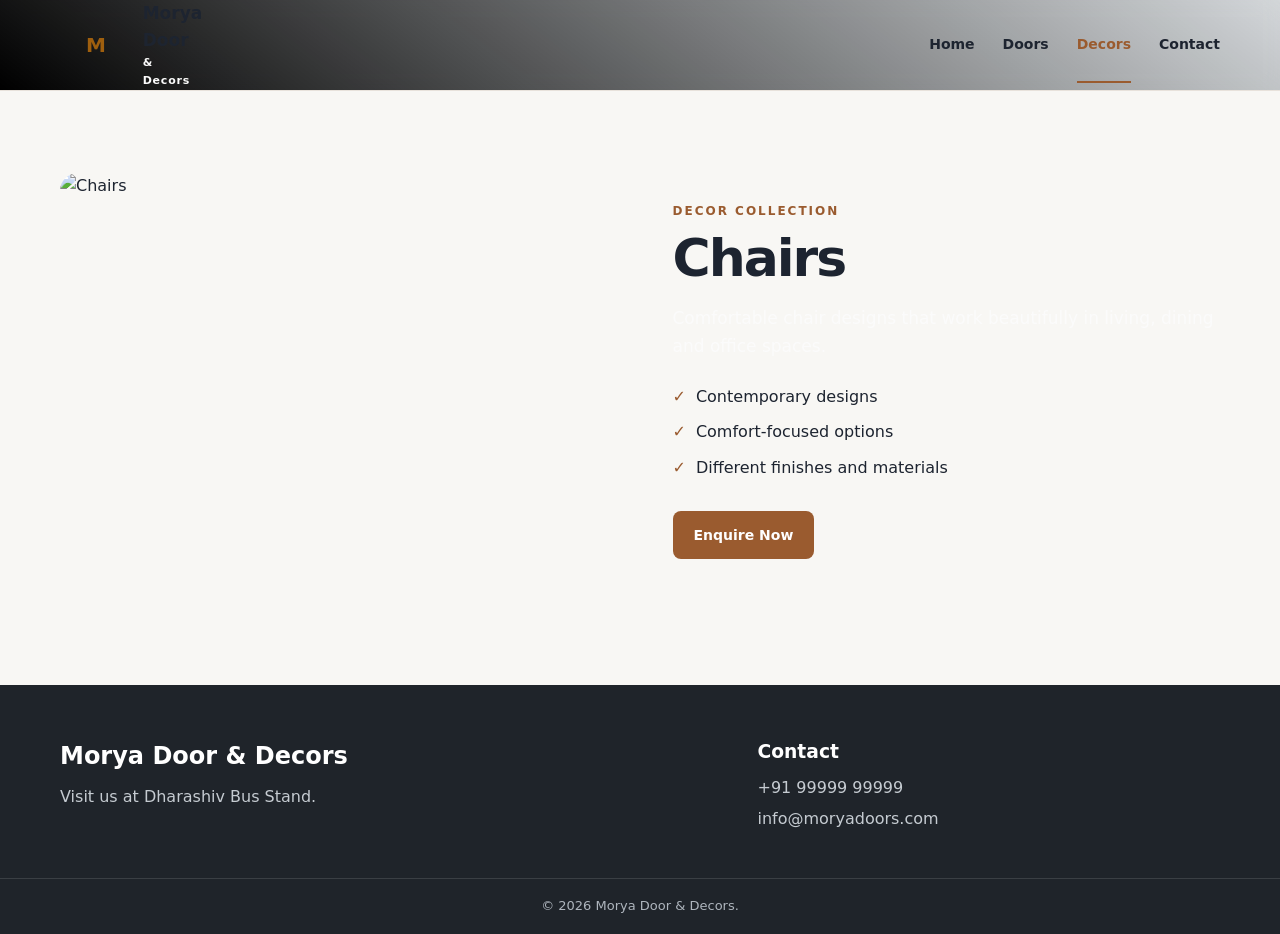
==== chairs.html @ 5670c4a5 "Initial draft" ====
<!DOCTYPE html><html lang="en"><head><meta charset="UTF-8"><meta name="viewport" content="width=device-width, initial-scale=1.0"><title>Chairs | Morya Door & Decors</title><link rel="stylesheet" href="./css/style.css"></head><body>
<header class="site-header"><div class="container nav-wrap"><a class="brand" href="./index.html"><span class="brand-mark">M</span><span>Morya Door <small>&amp; Decors</small></span></a><button class="menu-toggle">☰</button><nav class="main-nav"><a href="./index.html">Home</a><a href="./doors.html">Doors</a><a class="active" href="./decor.html">Decors</a><a href="#contact">Contact</a></nav></div></header>
<main><section class="detail-section"><div class="container detail-grid"><img src="./images/chairs.jpeg" alt="Chairs"><div><span class="eyebrow">Decor Collection</span><h1>Chairs</h1><p>Comfortable chair designs that work beautifully in living, dining and office spaces.</p><ul class="check-list"><li>Contemporary designs</li><li>Comfort-focused options</li><li>Different finishes and materials</li></ul><a class="btn btn-primary" href="#contact">Enquire Now</a></div></div></section></main>
<footer id="contact" class="site-footer"><div class="container footer-grid"><div><h2>Morya Door &amp; Decors</h2><p>Visit us at Dharashiv Bus Stand.</p></div><div><h3>Contact</h3><p><a href="tel:+919999999999">+91 99999 99999</a></p><p><a href="mailto:info@moryadoors.com">info@moryadoors.com</a></p></div></div><div class="copyright">© 2026 Morya Door &amp; Decors.</div></footer><script src="./js/main.js"></script></body></html>
---- css/style.css ----
:root {
  --ink: #1d2430;
  --muted: #fbfbfb;
  --paper: #f8f7f4;
  --card: #fff;
  --accent: #9a5b2f;
  --accent-dark: #75431f;
  --line: #e8e2db;
  --max: 1160px;
}
* {
  box-sizing: border-box;
}
html {
  scroll-behavior: smooth;
}
body {
  margin: 0;
  font-family:
    Inter,
    ui-sans-serif,
    system-ui,
    -apple-system,
    BlinkMacSystemFont,
    "Segoe UI",
    sans-serif;
  color: var(--ink);
  background: var(--paper);
  line-height: 1.6;
}
a {
  text-decoration: none;
  color: inherit;
}
.container {
  width: min(var(--max), calc(100% - 40px));
  margin: auto;
}
.site-header {
  position: sticky;
  top: 0;
  z-index: 1000;
  background: rgba(255, 255, 255, 0.96);
  border-bottom: 1px solid var(--line);
  backdrop-filter: blur(10px);
  /* background: linear-gradient(177deg, #2c3e50, #34495e); */
  background: linear-gradient(37deg, #000000, #001d4126);
}
.nav-wrap {
  min-height: 74px;
  display: flex;
  align-items: center;
  justify-content: space-between;
  gap: 24px;
}
.brand {
  display: flex;
  align-items: center;
  gap: 11px;
  font-weight: 800;
  font-size: 17px;
}
.brand small {
  display: block;
  color: var(--muted);
  font-size: 11px;
  font-weight: 600;
  letter-spacing: 0.8px;
}

.brand-mark {
  width: 100%;
  height: 100%;
  border-radius: 10px;
  color: rgb(159 95 14);
  display: grid;
  place-items: center;
  font-size: 20px;
}

.main-nav {
  display: flex;
  gap: 28px;
  align-items: center;
  font-weight: 650;
  font-size: 14px;
}
.main-nav a {
  padding: 26px 0;
  border-bottom: 2px solid transparent;
}
.main-nav a:hover,
.main-nav a.active {
  color: var(--accent);
  border-color: var(--accent);
}
.menu-toggle {
  display: none;
  border: 0;
  background: transparent;
  font-size: 26px;
}
.hero {
  padding: 86px 0 72px;
  background: linear-gradient(177deg, #2c3e50 0%, #8b4513 50%, #d2691e 100%);
}
.hero-grid {
  display: grid;
  grid-template-columns: 1.05fr 0.95fr;
  align-items: center;
  gap: 64px;
}
.eyebrow {
  display: inline-block;
  color: var(--accent);
  font-size: 12px;
  font-weight: 800;
  text-transform: uppercase;
  letter-spacing: 2px;
  margin-bottom: 10px;
}
.hero h1,
.page-hero h1,
.detail-section h1 {
  font-size: clamp(38px, 6vw, 66px);
  line-height: 1.05;
  margin: 0 0 20px;
  letter-spacing: -2px;
}
.hero p {
  font-size: 18px;
  color: #529d45fc;
  max-width: 610px;
}
.hero-actions {
  display: flex;
  gap: 12px;
  margin-top: 30px;
  flex-wrap: wrap;
}
.btn {
  display: inline-flex;
  align-items: center;
  justify-content: center;
  padding: 12px 20px;
  border-radius: 8px;
  font-weight: 750;
  font-size: 14px;
  border: 1px solid transparent;
}
.btn-primary {
  background: var(--accent);
  color: white;
}
.btn-primary:hover {
  background: var(--accent-dark);
}
.btn-outline {
  border-color: var(--line);
  background: white;
}
.hero-card {
  background: white;
  padding: 12px;
  border-radius: 18px;
  box-shadow: 0 20px 55px rgba(38, 29, 20, 0.12);
}
.hero-card img {
  display: block;
  width: 100%;
  aspect-ratio: 4/3;
  object-fit: cover;
  border-radius: 12px;
}
.hero-card-caption {
  padding: 14px 8px 4px;
  font-weight: 750;
}
.section {
  padding: 76px 0;
  background: linear-gradient(177deg, #2c3e50 0%, #8b4513 50%, #d2691e 100%);
}
.section-heading {
  display: flex;
  justify-content: space-between;
  align-items: end;
  gap: 30px;
  margin-bottom: 28px;
}
.section-heading h2 {
  margin: 0;
  font-size: 34px;
  letter-spacing: -1px;
}
.section-heading p {
  color: var(--muted);
  margin: 0;
}
.feature-grid {
  display: grid;
  grid-template-columns: repeat(2, 1fr);
  gap: 22px;
}
.feature-card,
.product-card {
  background: var(--card);
  border: 1px solid var(--line);
  border-radius: 14px;
  overflow: hidden;
  transition:
    transform 0.2s,
    box-shadow 0.2s;
}
.feature-card:hover,
.product-card:hover {
  transform: translateY(-4px);
  box-shadow: 0 15px 35px rgba(38, 29, 20, 0.09);
}
.feature-card img,
.product-card img {
  width: 100%;
  display: block;
  aspect-ratio: 16/10;
  object-fit: cover;
}
.feature-card > div,
.product-card > div {
  padding: 22px;
}
.feature-card h3,
.product-card h3 {
  margin: 0 0 7px;
  font-size: 21px;
}
.feature-card p,
.product-card p {
  margin: 0 0 14px;
  color: var(--muted);
}
.feature-card span,
.product-card span {
  font-weight: 800;
  color: var(--accent);
}
.location-section {
  padding-top: 10px;
}
.location-section #map {
  height: 420px;
  border-radius: 16px;
  overflow: hidden;
  border: 1px solid var(--line);
  box-shadow: 0 10px 35px rgba(38, 29, 20, 0.08);
}
.page-hero {
  padding: 70px 0 55px;
  background: #eee7df;
}
.page-hero h1 {
  font-size: 52px;
  margin-bottom: 12px;
}
.page-hero p {
  margin: 0;
  color: var(--muted);
  max-width: 650px;
}
.product-grid {
  display: grid;
  grid-template-columns: repeat(3, 1fr);
  gap: 22px;
}
.detail-section {
  padding: 82px 0;
}
.detail-grid {
  display: grid;
  grid-template-columns: 1fr 1fr;
  gap: 65px;
  align-items: center;
}
.detail-grid > img {
  width: 100%;
  border-radius: 18px;
  aspect-ratio: 4/3;
  object-fit: cover;
}
.detail-section h1 {
  font-size: 52px;
}
.detail-section p {
  color: var(--muted);
  font-size: 17px;
}
.check-list {
  padding: 0;
  margin: 24px 0 30px;
  list-style: none;
}
.check-list li {
  margin: 10px 0;
}
.check-list li:before {
  content: "✓";
  color: var(--accent);
  font-weight: 900;
  margin-right: 10px;
}
.site-footer {
  background: #1f242a;
  color: #fff;
  padding-top: 52px;
  margin-top: 20px;
}
.footer-grid {
  display: grid;
  grid-template-columns: 1.4fr 1fr;
  gap: 50px;
  padding-bottom: 42px;
}
.footer-grid h2 {
  margin: 0 0 8px;
}
.footer-grid h3 {
  margin: 0 0 8px;
}
.footer-grid p {
  margin: 5px 0;
  color: #c5cbd1;
}
.footer-grid a:hover {
  color: white;
}
.copyright {
  border-top: 1px solid rgba(255, 255, 255, 0.12);
  padding: 17px 20px;
  text-align: center;
  color: #aeb5bd;
  font-size: 13px;
}
@media (max-width: 800px) {
  .container {
    width: min(var(--max), calc(100% - 28px));
  }
  .menu-toggle {
    display: block;
  }
  .main-nav {
    display: none;
    position: absolute;
    left: 0;
    right: 0;
    top: 74px;
    background: white;
    border-bottom: 1px solid var(--line);
    padding: 10px 20px;
    flex-direction: column;
    align-items: stretch;
    gap: 0;
  }
  .main-nav.open {
    display: flex;
  }
  .main-nav a {
    padding: 12px 0;
  }
  .hero {
    padding: 58px 0;
  }
  .hero-grid,
  .detail-grid {
    grid-template-columns: 1fr;
    gap: 32px;
  }
  .hero h1 {
    font-size: 44px;
  }
  .section {
    padding: 55px 0;
  }
  .feature-grid,
  .product-grid {
    grid-template-columns: 1fr;
  }
  .section-heading {
    display: block;
  }
  .section-heading p {
    margin-top: 8px;
  }
  .page-hero {
    padding: 55px 0 40px;
  }
  .page-hero h1,
  .detail-section h1 {
    font-size: 42px;
  }
  .detail-section {
    padding: 55px 0;
  }
  .footer-grid {
    grid-template-columns: 1fr;
    gap: 25px;
  }
}
@media (min-width: 801px) and (max-width: 1050px) {
  .product-grid {
    grid-template-columns: repeat(2, 1fr);
  }
}
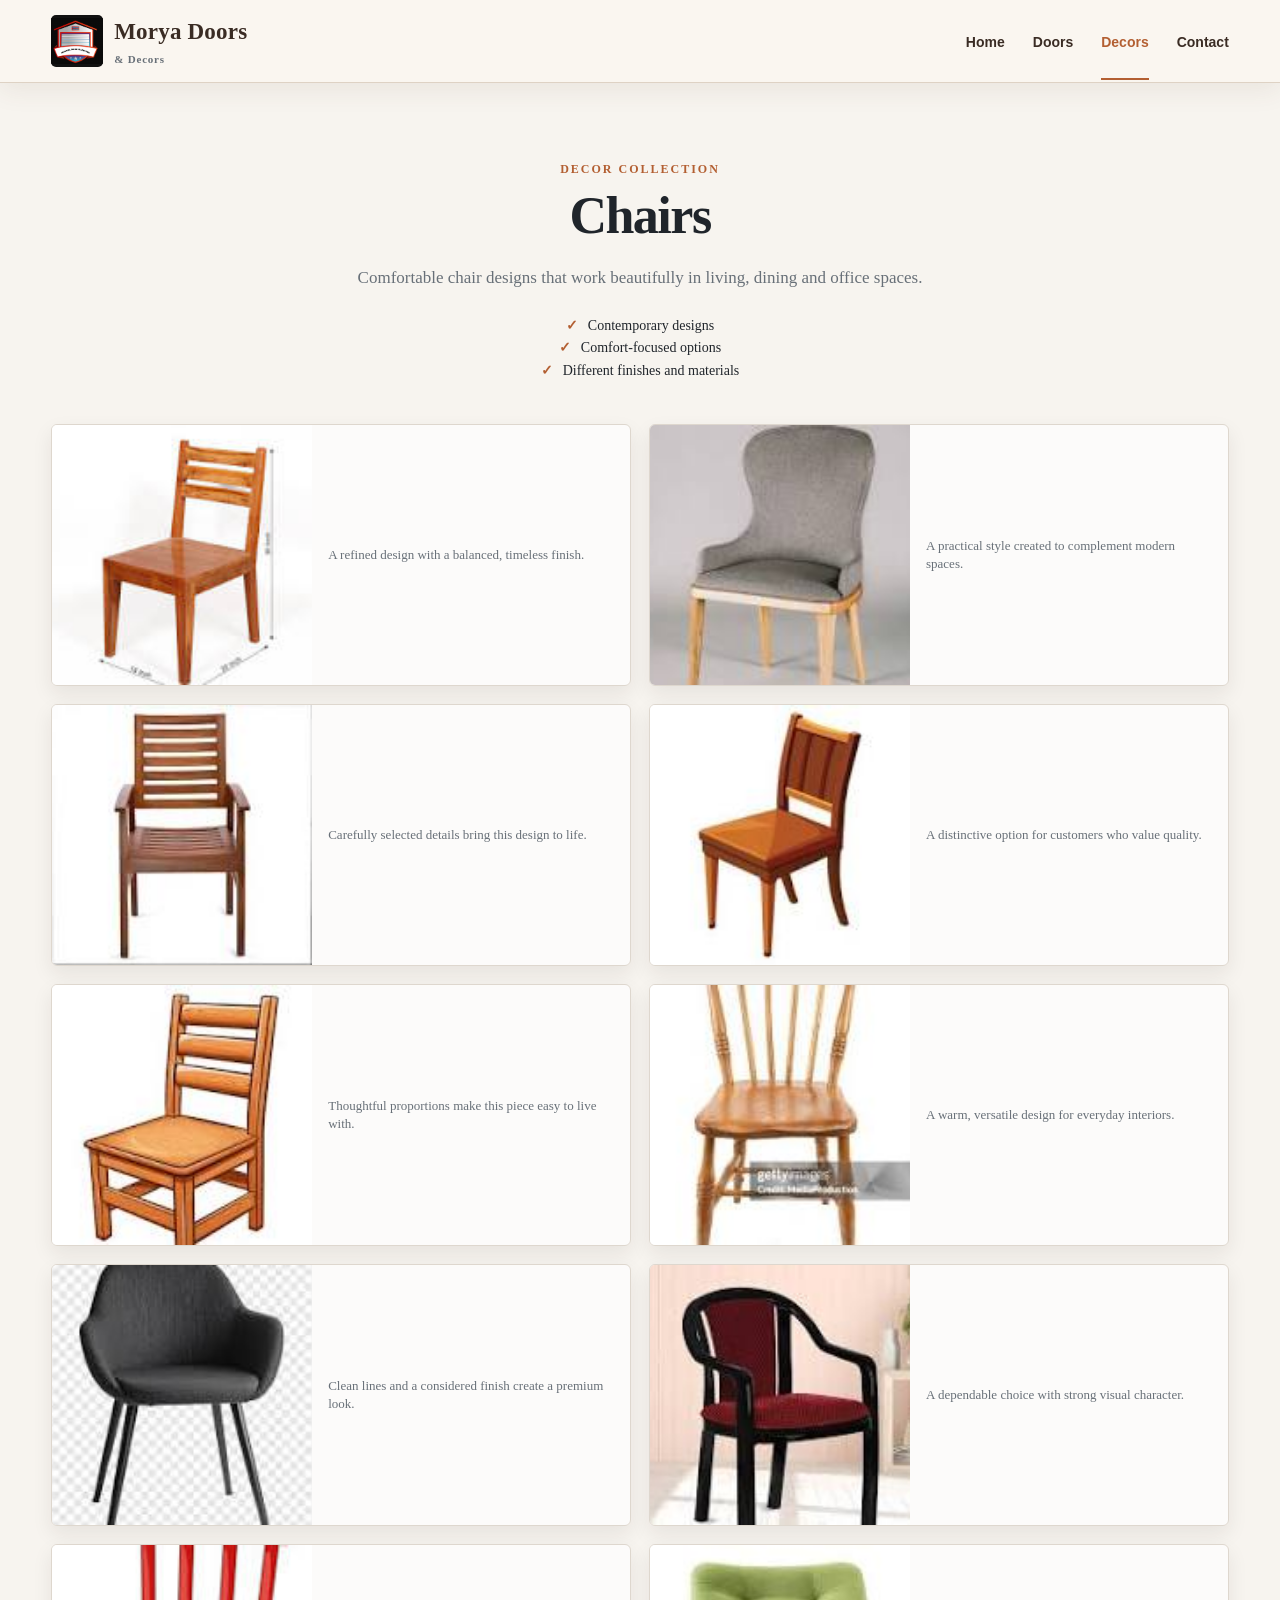
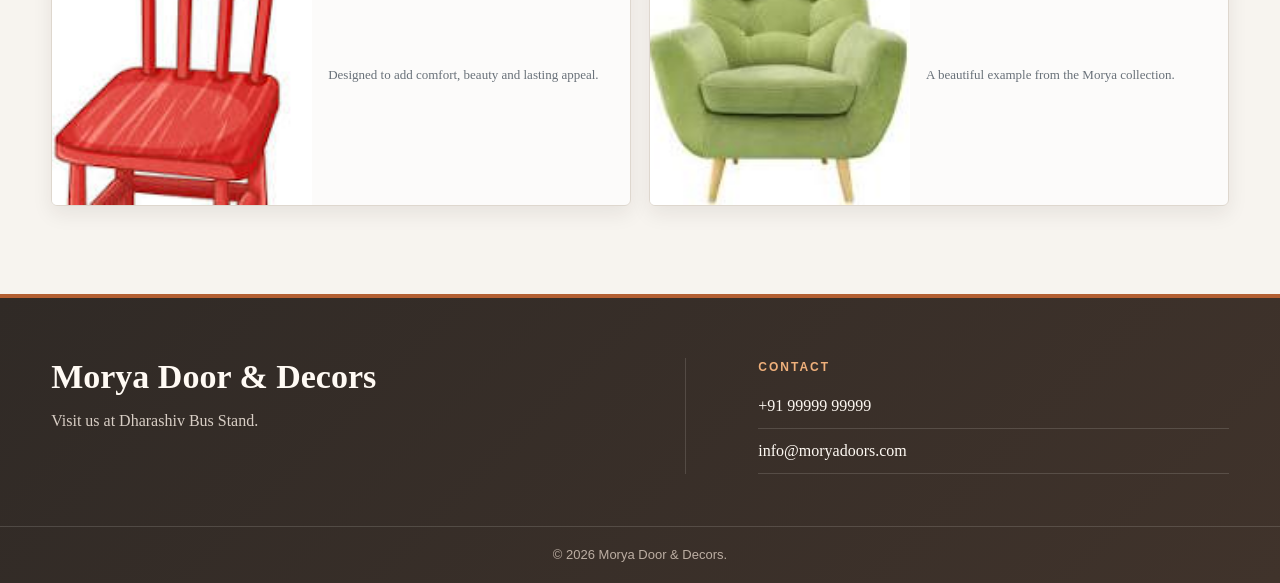
==== commit d86db61a: "Commited the version2" ====
--- a/chairs.html
+++ b/chairs.html
@@ -1,4 +1,4 @@
 <!DOCTYPE html><html lang="en"><head><meta charset="UTF-8"><meta name="viewport" content="width=device-width, initial-scale=1.0"><title>Chairs | Morya Door & Decors</title><link rel="stylesheet" href="./css/style.css"></head><body>
-<header class="site-header"><div class="container nav-wrap"><a class="brand" href="./index.html"><span class="brand-mark">M</span><span>Morya Door <small>&amp; Decors</small></span></a><button class="menu-toggle">☰</button><nav class="main-nav"><a href="./index.html">Home</a><a href="./doors.html">Doors</a><a class="active" href="./decor.html">Decors</a><a href="#contact">Contact</a></nav></div></header>
-<main><section class="detail-section"><div class="container detail-grid"><img src="./images/chairs.jpeg" alt="Chairs"><div><span class="eyebrow">Decor Collection</span><h1>Chairs</h1><p>Comfortable chair designs that work beautifully in living, dining and office spaces.</p><ul class="check-list"><li>Contemporary designs</li><li>Comfort-focused options</li><li>Different finishes and materials</li></ul><a class="btn btn-primary" href="#contact">Enquire Now</a></div></div></section></main>
+<header class="site-header"><div class="container nav-wrap"><a class="brand" href="./index.html"><img class="brand-logo" src="./images/logo.png" alt="Morya Doors logo"><span>Morya Doors <small>&amp; Decors</small></span></a><button class="menu-toggle" aria-label="Toggle menu">☰</button><nav class="main-nav"><a href="./index.html">Home</a><a href="./doors.html">Doors</a><a class="active" href="./decor.html">Decors</a><a href="#contact">Contact</a></nav></div></header>
+<main><section class="detail-section"><div class="container"><div class="detail-intro"><span class="eyebrow">Decor Collection</span><h1>Chairs</h1><p>Comfortable chair designs that work beautifully in living, dining and office spaces.</p><ul class="check-list"><li>Contemporary designs</li><li>Comfort-focused options</li><li>Different finishes and materials</li></ul></div><div class="detail-gallery" aria-label="Chair collection"><img src="./images/c1.jfif" alt="Chair design 1"><img src="./images/c2.jfif" alt="Chair design 2"><img src="./images/c3.jfif" alt="Chair design 3"><img src="./images/c4.jfif" alt="Chair design 4"><img src="./images/c5.jfif" alt="Chair design 5"><img src="./images/c6.jfif" alt="Chair design 6"><img src="./images/c7.jfif" alt="Chair design 7"><img src="./images/c8.jfif" alt="Chair design 8"><img src="./images/c9.jfif" alt="Chair design 9"><img src="./images/c10.jfif" alt="Chair design 10"></div></div></section></main>
 <footer id="contact" class="site-footer"><div class="container footer-grid"><div><h2>Morya Door &amp; Decors</h2><p>Visit us at Dharashiv Bus Stand.</p></div><div><h3>Contact</h3><p><a href="tel:+919999999999">+91 99999 99999</a></p><p><a href="mailto:info@moryadoors.com">info@moryadoors.com</a></p></div></div><div class="copyright">© 2026 Morya Door &amp; Decors.</div></footer><script src="./js/main.js"></script></body></html>
--- a/css/style.css
+++ b/css/style.css
@@ -1,12 +1,12 @@
 :root {
-  --ink: #1d2430;
-  --muted: #fbfbfb;
-  --paper: #f8f7f4;
+  --ink: #20252b;
+  --muted: #687078;
+  --paper: #f7f4ef;
   --card: #fff;
-  --accent: #9a5b2f;
-  --accent-dark: #75431f;
-  --line: #e8e2db;
-  --max: 1160px;
+  --accent: #b35f32;
+  --accent-dark: #874320;
+  --line: #ded7ce;
+  --max: 1440px;
 }
 * {
   box-sizing: border-box;
@@ -16,14 +16,7 @@
 }
 body {
   margin: 0;
-  font-family:
-    Inter,
-    ui-sans-serif,
-    system-ui,
-    -apple-system,
-    BlinkMacSystemFont,
-    "Segoe UI",
-    sans-serif;
+  font-family: Georgia, "Times New Roman", serif;
   color: var(--ink);
   background: var(--paper);
   line-height: 1.6;
@@ -33,21 +26,24 @@
   color: inherit;
 }
 .container {
-  width: min(var(--max), calc(100% - 40px));
-  margin: auto;
+  max-width: var(--max);
+  margin: 0 auto;
+  padding-left: clamp(20px, 4vw, 64px);
+  padding-right: clamp(20px, 4vw, 64px);
 }
 .site-header {
   position: sticky;
   top: 0;
   z-index: 1000;
-  background: rgba(255, 255, 255, 0.96);
-  border-bottom: 1px solid var(--line);
-  backdrop-filter: blur(10px);
-  /* background: linear-gradient(177deg, #2c3e50, #34495e); */
-  background: linear-gradient(37deg, #000000, #001d4126);
+
+  border-bottom: 1px solid #ded2c4;
+  background: rgba(250, 246, 240, 0.96);
+  color: #3a2c24;
+  box-shadow: 0 8px 24px rgba(88, 61, 43, 0.08);
+  backdrop-filter: blur(12px);
 }
 .nav-wrap {
-  min-height: 74px;
+  min-height: 82px;
   display: flex;
   align-items: center;
   justify-content: space-between;
@@ -57,8 +53,17 @@
   display: flex;
   align-items: center;
   gap: 11px;
-  font-weight: 800;
-  font-size: 17px;
+  font-weight: 700;
+  font-size: clamp(18px, 2vw, 23px);
+  letter-spacing: 0.2px;
+}
+.brand-logo {
+  display: block;
+  width: 52px;
+  height: 52px;
+  border-radius: 5px;
+  object-fit: contain;
+  background: #111;
 }
 .brand small {
   display: block;
@@ -68,25 +73,16 @@
   letter-spacing: 0.8px;
 }
 
-.brand-mark {
-  width: 100%;
-  height: 100%;
-  border-radius: 10px;
-  color: rgb(159 95 14);
-  display: grid;
-  place-items: center;
-  font-size: 20px;
-}
-
 .main-nav {
   display: flex;
   gap: 28px;
   align-items: center;
-  font-weight: 650;
+  font-family: Arial, sans-serif;
+  font-weight: 700;
   font-size: 14px;
 }
 .main-nav a {
-  padding: 26px 0;
+  padding: 29px 0 25px;
   border-bottom: 2px solid transparent;
 }
 .main-nav a:hover,
@@ -97,12 +93,13 @@
 .menu-toggle {
   display: none;
   border: 0;
+  color: #3a2c24;
   background: transparent;
   font-size: 26px;
 }
 .hero {
-  padding: 86px 0 72px;
-  background: linear-gradient(177deg, #2c3e50 0%, #8b4513 50%, #d2691e 100%);
+  padding: clamp(64px, 8vw, 112px) 0 90px;
+  background: linear-gradient(135deg, #f7f4ef 0%, #eadfd2 55%, #d5c0ac 100%);
 }
 .hero-grid {
   display: grid;
@@ -125,12 +122,12 @@
   font-size: clamp(38px, 6vw, 66px);
   line-height: 1.05;
   margin: 0 0 20px;
-  letter-spacing: -2px;
+  letter-spacing: -1.5px;
 }
 .hero p {
   font-size: 18px;
-  color: #529d45fc;
-  max-width: 610px;
+  color: #4f565d;
+  max-width: 650px;
 }
 .hero-actions {
   display: flex;
@@ -145,6 +142,7 @@
   padding: 12px 20px;
   border-radius: 8px;
   font-weight: 750;
+  font-family: Arial, sans-serif;
   font-size: 14px;
   border: 1px solid transparent;
 }
@@ -157,20 +155,21 @@
 }
 .btn-outline {
   border-color: var(--line);
-  background: white;
+  background: rgba(255, 255, 255, 0.6);
 }
 .hero-card {
   background: white;
   padding: 12px;
-  border-radius: 18px;
-  box-shadow: 0 20px 55px rgba(38, 29, 20, 0.12);
+  border-radius: 6px;
+  box-shadow: 0 24px 60px rgba(38, 29, 20, 0.18);
 }
 .hero-card img {
   display: block;
   width: 100%;
   aspect-ratio: 4/3;
-  object-fit: cover;
-  border-radius: 12px;
+  object-fit: contain;
+  border-radius: 2px;
+  background: #111;
 }
 .hero-card-caption {
   padding: 14px 8px 4px;
@@ -178,7 +177,10 @@
 }
 .section {
   padding: 76px 0;
-  background: linear-gradient(177deg, #2c3e50 0%, #8b4513 50%, #d2691e 100%);
+  background: #f7f4ef;
+}
+.hero > .container:not(.hero-grid) {
+  margin-top: 88px;
 }
 .section-heading {
   display: flex;
@@ -193,7 +195,7 @@
   letter-spacing: -1px;
 }
 .section-heading p {
-  color: var(--muted);
+  color: #596168;
   margin: 0;
 }
 .feature-grid {
@@ -245,16 +247,106 @@
 .location-section {
   padding-top: 10px;
 }
-.location-section #map {
+
+#map {
+  height: 310px;
+  width: 100%;
+  border: 1px solid var(--line);
+  border-radius: 6px;
+  overflow: hidden;
+  box-shadow: 0 12px 30px rgba(38, 29, 20, 0.1);
+}
+
+.location-grid {
+  display: grid;
+  grid-template-columns: 1.15fr 0.85fr;
+  gap: 34px;
+  align-items: stretch;
+}
+.location-copy {
+  padding: 8px 4px;
+}
+.location-copy h3 {
+  margin: 0 0 12px;
+  font-size: clamp(26px, 3vw, 36px);
+  line-height: 1.15;
+}
+.location-copy > p {
+  margin: 0 0 20px;
+  color: var(--muted);
+}
+.location-details {
+  display: grid;
+  grid-template-columns: repeat(3, 1fr);
+  gap: 28px;
+  margin-top: 44px;
+  padding-top: 24px;
+  border-top: 1px solid var(--line);
+}
+.location-details > div {
+  padding-right: 22px;
+  border-right: 1px solid var(--line);
+}
+.location-details > div:last-child {
+  padding-right: 0;
+  border-right: 0;
+}
+.location-details span {
+  color: var(--accent);
+  font-family: Arial, sans-serif;
+  font-size: 12px;
+  font-weight: 700;
+  letter-spacing: 1px;
+}
+.location-details h3 {
+  margin: 8px 0 5px;
+  font-size: 20px;
+}
+.location-details p {
+  margin: 0;
+  color: var(--muted);
+  font-size: 14px;
+}
+.quality-list {
+  display: grid;
+  gap: 14px;
+  padding: 0;
+  margin: 0 0 24px;
+  list-style: none;
+}
+.quality-list li {
+  display: grid;
+  gap: 1px;
+  padding-left: 18px;
+  border-left: 3px solid var(--accent);
+}
+.quality-list strong {
+  font-size: 15px;
+}
+.quality-list span {
+  color: var(--muted);
+  font-size: 14px;
+}
+
+@media (max-width: 800px) {
+  #map {
+    height: 280px;
+  }
+  .location-grid {
+    grid-template-columns: 1fr;
+    gap: 28px;
+  }
+}
+/* .location-section #map {
   height: 420px;
   border-radius: 16px;
   overflow: hidden;
   border: 1px solid var(--line);
   box-shadow: 0 10px 35px rgba(38, 29, 20, 0.08);
-}
+} */
 .page-hero {
   padding: 70px 0 55px;
-  background: #eee7df;
+  background: #e8ddd1;
 }
 .page-hero h1 {
   font-size: 52px;
@@ -262,7 +354,7 @@
 }
 .page-hero p {
   margin: 0;
-  color: var(--muted);
+  color: #596168;
   max-width: 650px;
 }
 .product-grid {
@@ -271,7 +363,60 @@
   gap: 22px;
 }
 .detail-section {
-  padding: 82px 0;
+  padding: 72px 0 88px;
+}
+.detail-intro {
+  max-width: 760px;
+  margin: 0 auto 42px;
+  text-align: center;
+}
+.detail-intro p {
+  max-width: 680px;
+  margin: 0 auto;
+}
+.detail-intro .check-list {
+  gap: 20px 30px;
+}
+.detail-intro .check-list li {
+  margin: 0;
+  font-size: 14px;
+}
+.detail-gallery {
+  display: grid;
+  grid-template-columns: repeat(2, 1fr);
+  gap: 18px;
+}
+.detail-gallery figure {
+  display: grid;
+  grid-template-columns: minmax(150px, 0.9fr) 1.1fr;
+  align-items: center;
+  min-width: 0;
+  margin: 0;
+  background: rgba(255, 255, 255, 0.7);
+  border: 1px solid var(--line);
+  border-radius: 6px;
+  overflow: hidden;
+  box-shadow: 0 8px 20px rgba(38, 29, 20, 0.08);
+  transition:
+    transform 0.2s ease,
+    box-shadow 0.2s ease;
+}
+.detail-gallery figure:hover {
+  transform: translateY(-4px);
+  box-shadow: 0 14px 28px rgba(38, 29, 20, 0.14);
+}
+.detail-gallery img {
+  display: block;
+  width: 100%;
+  aspect-ratio: 1 / 1;
+  object-fit: cover;
+  background: #e9e1d8;
+}
+.detail-gallery figcaption {
+  padding: 16px;
+  color: var(--muted);
+  font-size: 13px;
+  line-height: 1.4;
 }
 .detail-grid {
   display: grid;
@@ -307,40 +452,77 @@
   margin-right: 10px;
 }
 .site-footer {
-  background: #1f242a;
-  color: #fff;
-  padding-top: 52px;
-  margin-top: 20px;
+  position: relative;
+  background: linear-gradient(135deg, #302a26 0%, #40332b 100%);
+  color: #fffaf4;
+  padding: 64px 0 0;
+  margin-top: 0;
+  overflow: hidden;
+}
+.site-footer::before {
+  content: "";
+  position: absolute;
+  top: 0;
+  left: 0;
+  width: 100%;
+  height: 4px;
+  background: var(--accent);
 }
 .footer-grid {
   display: grid;
-  grid-template-columns: 1.4fr 1fr;
-  gap: 50px;
-  padding-bottom: 42px;
+  grid-template-columns: 1.35fr 1fr;
+  gap: 72px;
+  padding-bottom: 52px;
+}
+.footer-grid > div:first-child {
+  padding-right: 30px;
+  border-right: 1px solid rgba(255, 250, 244, 0.14);
 }
 .footer-grid h2 {
-  margin: 0 0 8px;
+  margin: 0 0 12px;
+  font-size: clamp(24px, 3vw, 34px);
+  line-height: 1.1;
 }
 .footer-grid h3 {
-  margin: 0 0 8px;
+  margin: 0 0 16px;
+  color: #efb07b;
+  font-family: Arial, sans-serif;
+  font-size: 12px;
+  letter-spacing: 2px;
+  text-transform: uppercase;
 }
 .footer-grid p {
-  margin: 5px 0;
-  color: #c5cbd1;
+  max-width: 480px;
+  margin: 8px 0;
+  color: #d8cec5;
+  font-size: 16px;
+}
+.footer-grid > div:last-child p {
+  margin: 0;
+  padding: 9px 0;
+  border-bottom: 1px solid rgba(255, 250, 244, 0.14);
+}
+.footer-grid > div:last-child p:first-of-type {
+  padding-top: 0;
+}
+.footer-grid a {
+  color: #fffaf4;
+  transition: color 0.2s ease;
 }
 .footer-grid a:hover {
-  color: white;
+  color: #efb07b;
 }
 .copyright {
-  border-top: 1px solid rgba(255, 255, 255, 0.12);
-  padding: 17px 20px;
+  border-top: 1px solid rgba(255, 250, 244, 0.14);
+  padding: 18px 20px;
   text-align: center;
-  color: #aeb5bd;
+  color: #bcaea3;
+  font-family: Arial, sans-serif;
   font-size: 13px;
 }
 @media (max-width: 800px) {
   .container {
-    width: min(var(--max), calc(100% - 28px));
+    width: 100%;
   }
   .menu-toggle {
     display: block;
@@ -350,8 +532,8 @@
     position: absolute;
     left: 0;
     right: 0;
-    top: 74px;
-    background: white;
+    top: 82px;
+    background: #faf6f0;
     border-bottom: 1px solid var(--line);
     padding: 10px 20px;
     flex-direction: column;
@@ -363,6 +545,7 @@
   }
   .main-nav a {
     padding: 12px 0;
+    border-bottom: 1px solid rgba(255, 255, 255, 0.1);
   }
   .hero {
     padding: 58px 0;
@@ -372,6 +555,26 @@
     grid-template-columns: 1fr;
     gap: 32px;
   }
+  .detail-section {
+    padding: 55px 0 64px;
+  }
+  .detail-intro {
+    margin-bottom: 30px;
+  }
+  .detail-intro .check-list {
+    display: block;
+    text-align: left;
+  }
+  .detail-intro .check-list li {
+    margin: 10px 0;
+  }
+  .detail-gallery {
+    grid-template-columns: 1fr;
+    gap: 12px;
+  }
+  .detail-gallery figure {
+    grid-template-columns: minmax(125px, 0.85fr) 1.15fr;
+  }
   .hero h1 {
     font-size: 44px;
   }
@@ -400,7 +603,26 @@
   }
   .footer-grid {
     grid-template-columns: 1fr;
-    gap: 25px;
+    gap: 34px;
+    padding-bottom: 38px;
+  }
+  .footer-grid > div:first-child {
+    padding-right: 0;
+    border-right: 0;
+  }
+  .location-details {
+    grid-template-columns: 1fr;
+    gap: 20px;
+  }
+  .location-details > div,
+  .location-details > div:last-child {
+    padding: 0 0 20px;
+    border-right: 0;
+    border-bottom: 1px solid var(--line);
+  }
+  .location-details > div:last-child {
+    padding-bottom: 0;
+    border-bottom: 0;
   }
 }
 @media (min-width: 801px) and (max-width: 1050px) {
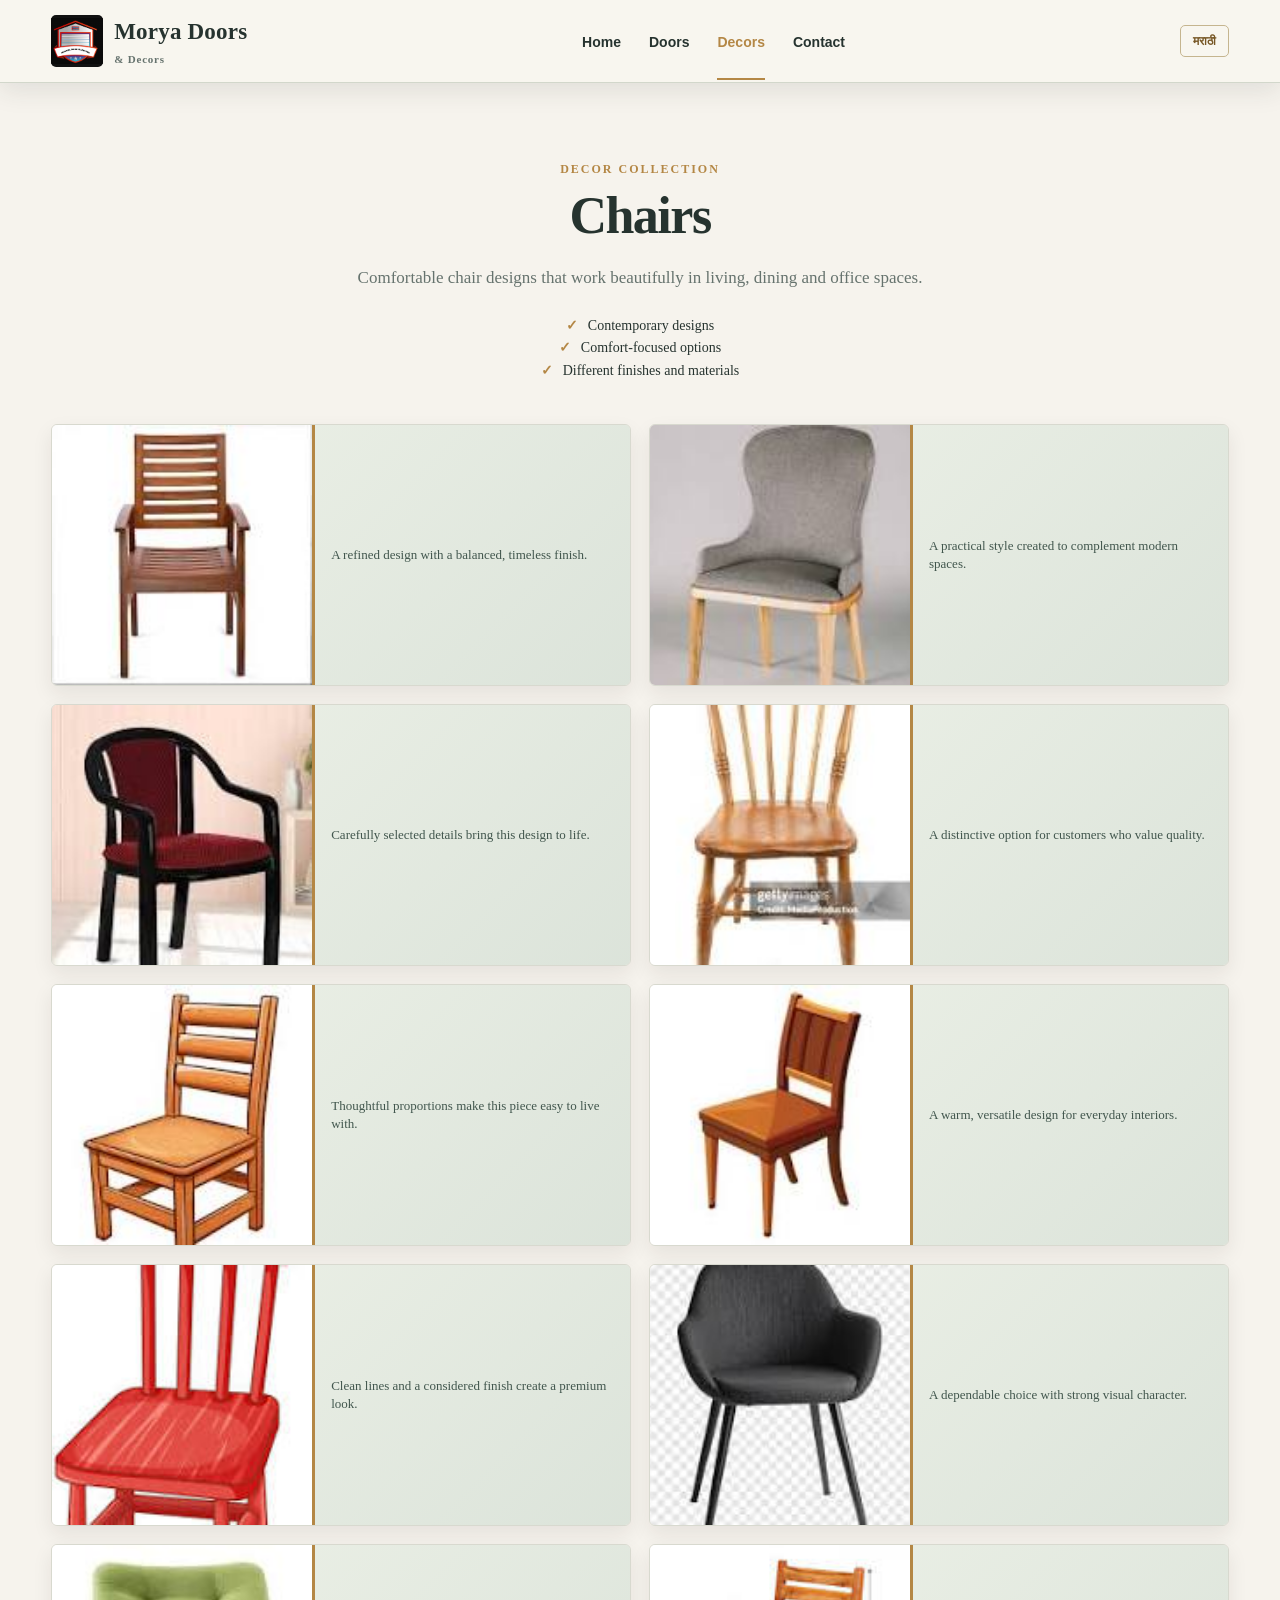
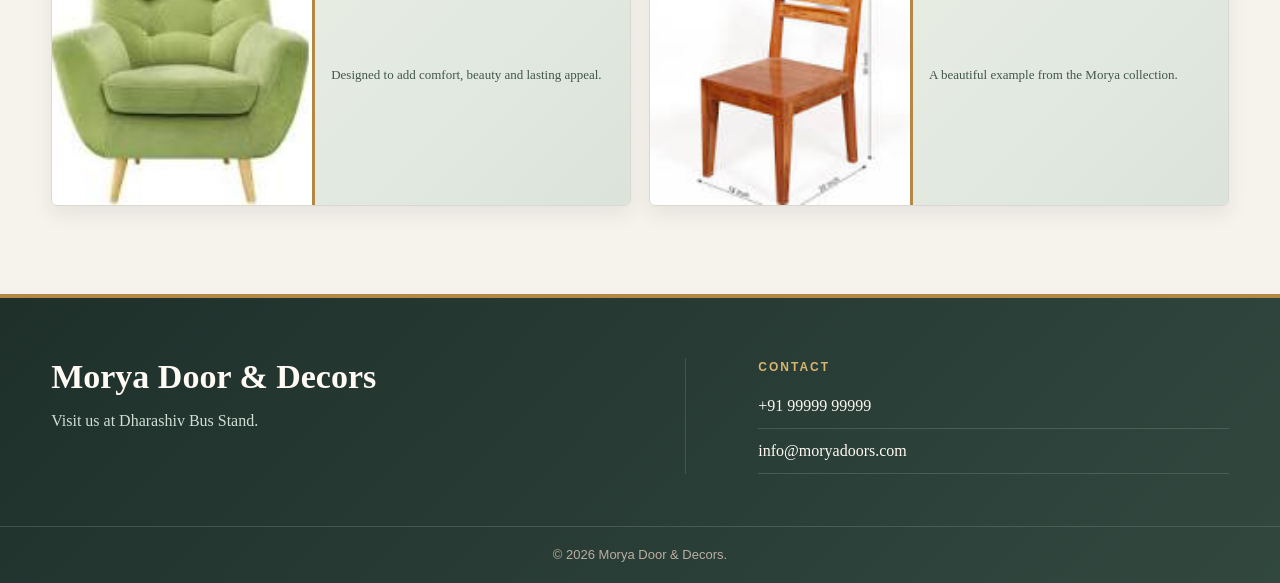
==== commit 9fc894c1: "Third commit" ====
--- a/chairs.html
+++ b/chairs.html
@@ -1,4 +1,4 @@
 <!DOCTYPE html><html lang="en"><head><meta charset="UTF-8"><meta name="viewport" content="width=device-width, initial-scale=1.0"><title>Chairs | Morya Door & Decors</title><link rel="stylesheet" href="./css/style.css"></head><body>
-<header class="site-header"><div class="container nav-wrap"><a class="brand" href="./index.html"><img class="brand-logo" src="./images/logo.png" alt="Morya Doors logo"><span>Morya Doors <small>&amp; Decors</small></span></a><button class="menu-toggle" aria-label="Toggle menu">☰</button><nav class="main-nav"><a href="./index.html">Home</a><a href="./doors.html">Doors</a><a class="active" href="./decor.html">Decors</a><a href="#contact">Contact</a></nav></div></header>
+<header class="site-header"><div class="container nav-wrap"><a class="brand" href="./index.html"><img class="brand-logo" src="./images/logo.png" alt="Morya Doors logo"><span>Morya Doors <small>&amp; Decors</small></span></a><button class="menu-toggle" aria-label="Toggle menu">☰</button><nav class="main-nav"><a href="./index.html">Home</a><a href="./doors.html">Doors</a><a class="active" href="./decor.html">Decors</a><a href="#contact">Contact</a></nav><button class="language-toggle" type="button" aria-label="Switch language">मराठी</button></div></header>
 <main><section class="detail-section"><div class="container"><div class="detail-intro"><span class="eyebrow">Decor Collection</span><h1>Chairs</h1><p>Comfortable chair designs that work beautifully in living, dining and office spaces.</p><ul class="check-list"><li>Contemporary designs</li><li>Comfort-focused options</li><li>Different finishes and materials</li></ul></div><div class="detail-gallery" aria-label="Chair collection"><img src="./images/c1.jfif" alt="Chair design 1"><img src="./images/c2.jfif" alt="Chair design 2"><img src="./images/c3.jfif" alt="Chair design 3"><img src="./images/c4.jfif" alt="Chair design 4"><img src="./images/c5.jfif" alt="Chair design 5"><img src="./images/c6.jfif" alt="Chair design 6"><img src="./images/c7.jfif" alt="Chair design 7"><img src="./images/c8.jfif" alt="Chair design 8"><img src="./images/c9.jfif" alt="Chair design 9"><img src="./images/c10.jfif" alt="Chair design 10"></div></div></section></main>
 <footer id="contact" class="site-footer"><div class="container footer-grid"><div><h2>Morya Door &amp; Decors</h2><p>Visit us at Dharashiv Bus Stand.</p></div><div><h3>Contact</h3><p><a href="tel:+919999999999">+91 99999 99999</a></p><p><a href="mailto:info@moryadoors.com">info@moryadoors.com</a></p></div></div><div class="copyright">© 2026 Morya Door &amp; Decors.</div></footer><script src="./js/main.js"></script></body></html>
--- a/css/style.css
+++ b/css/style.css
@@ -1,11 +1,11 @@
 :root {
-  --ink: #20252b;
-  --muted: #687078;
-  --paper: #f7f4ef;
-  --card: #fff;
-  --accent: #b35f32;
-  --accent-dark: #874320;
-  --line: #ded7ce;
+  --ink: #26332f;
+  --muted: #66736e;
+  --paper: #f6f3ed;
+  --card: #fbfaf6;
+  --accent: #b48745;
+  --accent-dark: #805c29;
+  --line: #d8d9cf;
   --max: 1440px;
 }
 * {
@@ -36,10 +36,10 @@
   top: 0;
   z-index: 1000;
 
-  border-bottom: 1px solid #ded2c4;
-  background: rgba(250, 246, 240, 0.96);
-  color: #3a2c24;
-  box-shadow: 0 8px 24px rgba(88, 61, 43, 0.08);
+  border-bottom: 1px solid #d2d7cb;
+  background: rgba(248, 246, 239, 0.96);
+  color: #26332f;
+  box-shadow: 0 8px 24px rgba(38, 51, 47, 0.1);
   backdrop-filter: blur(12px);
 }
 .nav-wrap {
@@ -93,13 +93,30 @@
 .menu-toggle {
   display: none;
   border: 0;
-  color: #3a2c24;
+  color: #26332f;
   background: transparent;
   font-size: 26px;
 }
+.language-toggle {
+  flex: 0 0 auto;
+  padding: 8px 12px;
+  border: 1px solid #c5b58f;
+  border-radius: 5px;
+  color: #765624;
+  background: transparent;
+  cursor: pointer;
+  font-family: Arial, sans-serif;
+  font-size: 12px;
+  font-weight: 700;
+}
+.language-toggle:hover {
+  color: #fff;
+  background: var(--accent);
+  border-color: var(--accent);
+}
 .hero {
   padding: clamp(64px, 8vw, 112px) 0 90px;
-  background: linear-gradient(135deg, #f7f4ef 0%, #eadfd2 55%, #d5c0ac 100%);
+  background: linear-gradient(135deg, #f6f3ed 0%, #e6eee8 56%, #ccdcd2 100%);
 }
 .hero-grid {
   display: grid;
@@ -126,7 +143,7 @@
 }
 .hero p {
   font-size: 18px;
-  color: #4f565d;
+  color: #52625c;
   max-width: 650px;
 }
 .hero-actions {
@@ -155,10 +172,10 @@
 }
 .btn-outline {
   border-color: var(--line);
-  background: rgba(255, 255, 255, 0.6);
+  background: rgba(251, 250, 246, 0.5);
 }
 .hero-card {
-  background: white;
+  background: transparent;
   padding: 12px;
   border-radius: 6px;
   box-shadow: 0 24px 60px rgba(38, 29, 20, 0.18);
@@ -172,12 +189,21 @@
   background: #111;
 }
 .hero-card-caption {
-  padding: 14px 8px 4px;
+  margin-top: 10px;
+  padding: 12px 14px;
+  border-left: 3px solid var(--accent);
+  border-radius: 0 5px 5px 0;
+  background: linear-gradient(
+    135deg,
+    rgba(226, 232, 222, 0.9),
+    rgba(210, 218, 202, 0.62)
+  );
+  color: #3c5149;
   font-weight: 750;
 }
 .section {
   padding: 76px 0;
-  background: #f7f4ef;
+  background: #f6f3ed;
 }
 .hero > .container:not(.hero-grid) {
   margin-top: 88px;
@@ -195,7 +221,7 @@
   letter-spacing: -1px;
 }
 .section-heading p {
-  color: #596168;
+  color: #5f6d67;
   margin: 0;
 }
 .feature-grid {
@@ -205,7 +231,7 @@
 }
 .feature-card,
 .product-card {
-  background: var(--card);
+  background: transparent;
   border: 1px solid var(--line);
   border-radius: 14px;
   overflow: hidden;
@@ -216,7 +242,7 @@
 .feature-card:hover,
 .product-card:hover {
   transform: translateY(-4px);
-  box-shadow: 0 15px 35px rgba(38, 29, 20, 0.09);
+  box-shadow: 0 15px 35px rgba(38, 51, 47, 0.11);
 }
 .feature-card img,
 .product-card img {
@@ -346,7 +372,7 @@
 } */
 .page-hero {
   padding: 70px 0 55px;
-  background: #e8ddd1;
+  background: #dfe9e2;
 }
 .page-hero h1 {
   font-size: 52px;
@@ -354,7 +380,7 @@
 }
 .page-hero p {
   margin: 0;
-  color: #596168;
+  color: #5f6d67;
   max-width: 650px;
 }
 .product-grid {
@@ -392,7 +418,7 @@
   align-items: center;
   min-width: 0;
   margin: 0;
-  background: rgba(255, 255, 255, 0.7);
+  background: transparent;
   border: 1px solid var(--line);
   border-radius: 6px;
   overflow: hidden;
@@ -413,8 +439,17 @@
   background: #e9e1d8;
 }
 .detail-gallery figcaption {
+  align-self: stretch;
+  display: flex;
+  align-items: center;
   padding: 16px;
-  color: var(--muted);
+  border-left: 3px solid var(--accent);
+  background: linear-gradient(
+    135deg,
+    rgba(231, 237, 227, 0.92),
+    rgba(207, 220, 209, 0.68)
+  );
+  color: #41564d;
   font-size: 13px;
   line-height: 1.4;
 }
@@ -453,7 +488,7 @@
 }
 .site-footer {
   position: relative;
-  background: linear-gradient(135deg, #302a26 0%, #40332b 100%);
+  background: linear-gradient(135deg, #1f302b 0%, #31483f 100%);
   color: #fffaf4;
   padding: 64px 0 0;
   margin-top: 0;
@@ -485,7 +520,7 @@
 }
 .footer-grid h3 {
   margin: 0 0 16px;
-  color: #efb07b;
+  color: #d9b56d;
   font-family: Arial, sans-serif;
   font-size: 12px;
   letter-spacing: 2px;
@@ -494,7 +529,7 @@
 .footer-grid p {
   max-width: 480px;
   margin: 8px 0;
-  color: #d8cec5;
+  color: #d1ddd5;
   font-size: 16px;
 }
 .footer-grid > div:last-child p {
@@ -510,7 +545,7 @@
   transition: color 0.2s ease;
 }
 .footer-grid a:hover {
-  color: #efb07b;
+  color: #d9b56d;
 }
 .copyright {
   border-top: 1px solid rgba(255, 250, 244, 0.14);
@@ -527,13 +562,16 @@
   .menu-toggle {
     display: block;
   }
+  .language-toggle {
+    margin-left: auto;
+  }
   .main-nav {
     display: none;
     position: absolute;
     left: 0;
     right: 0;
     top: 82px;
-    background: #faf6f0;
+    background: #f8f6ef;
     border-bottom: 1px solid var(--line);
     padding: 10px 20px;
     flex-direction: column;
